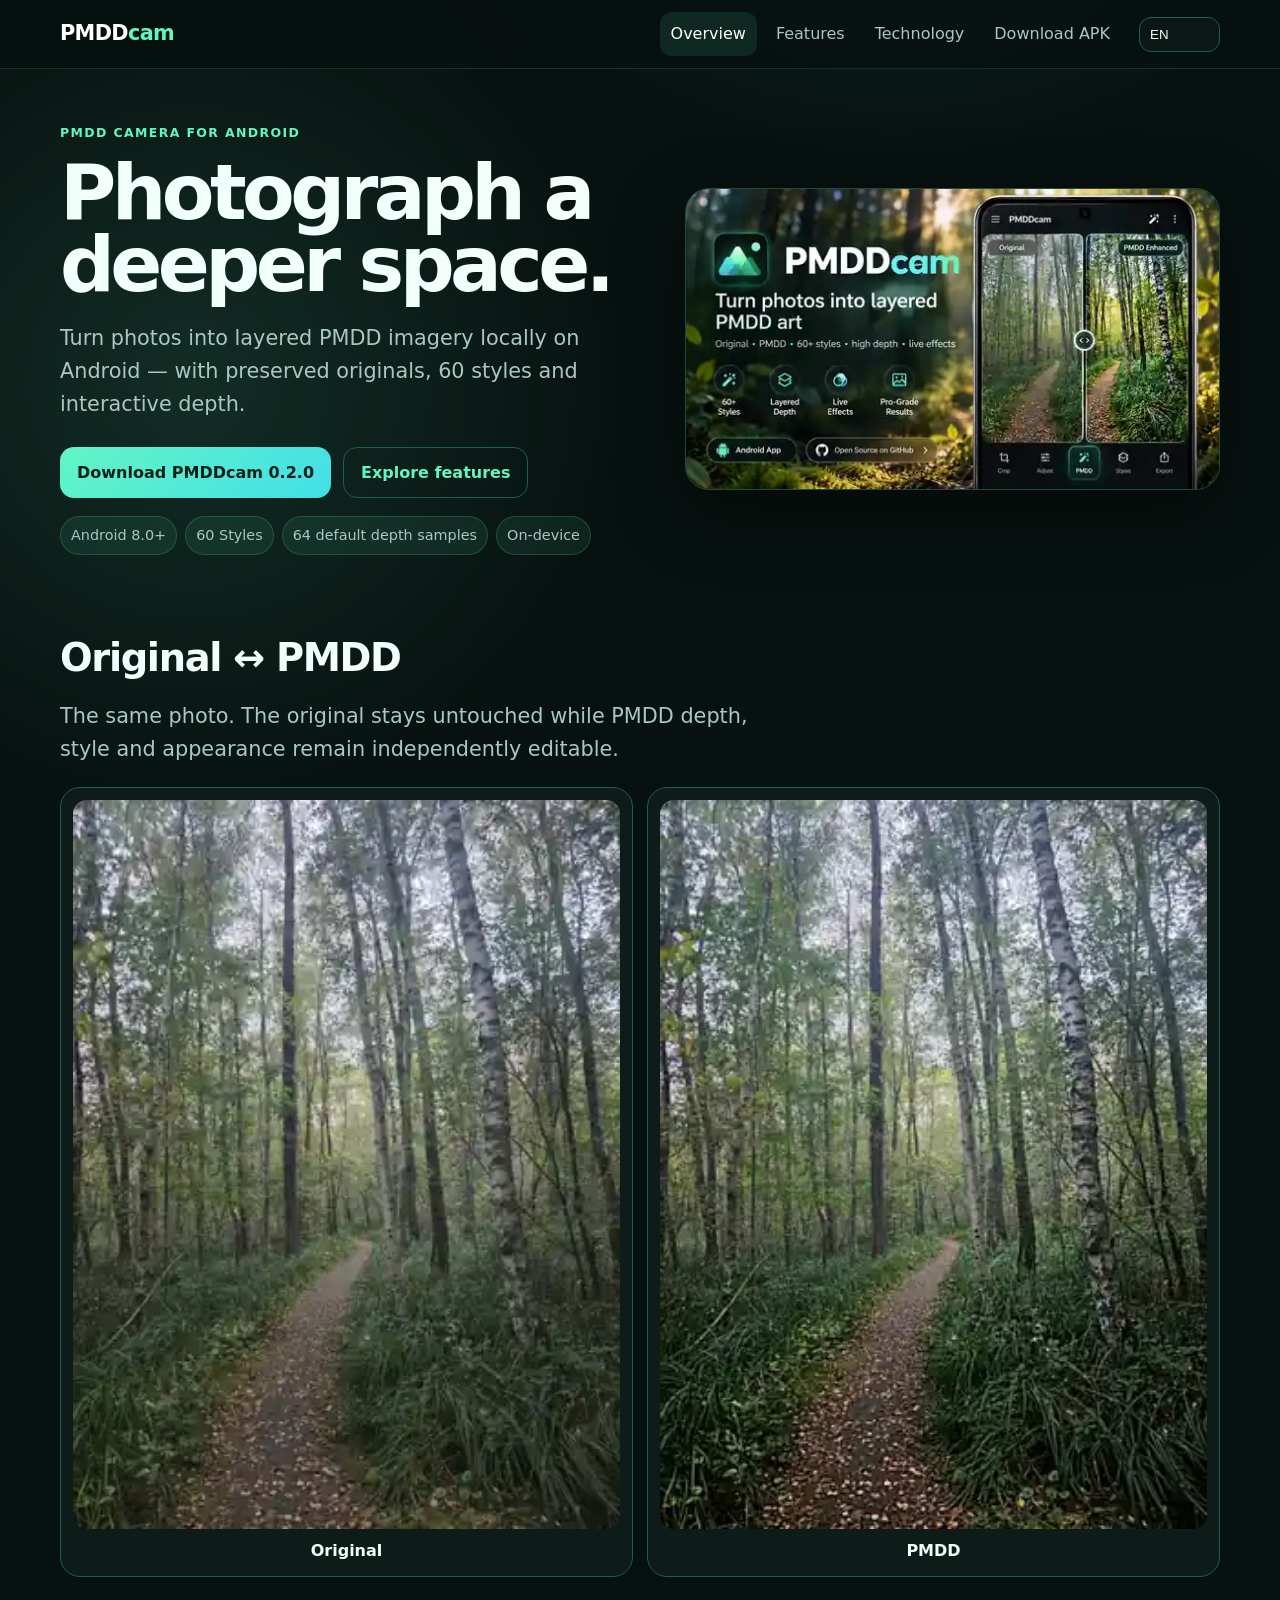
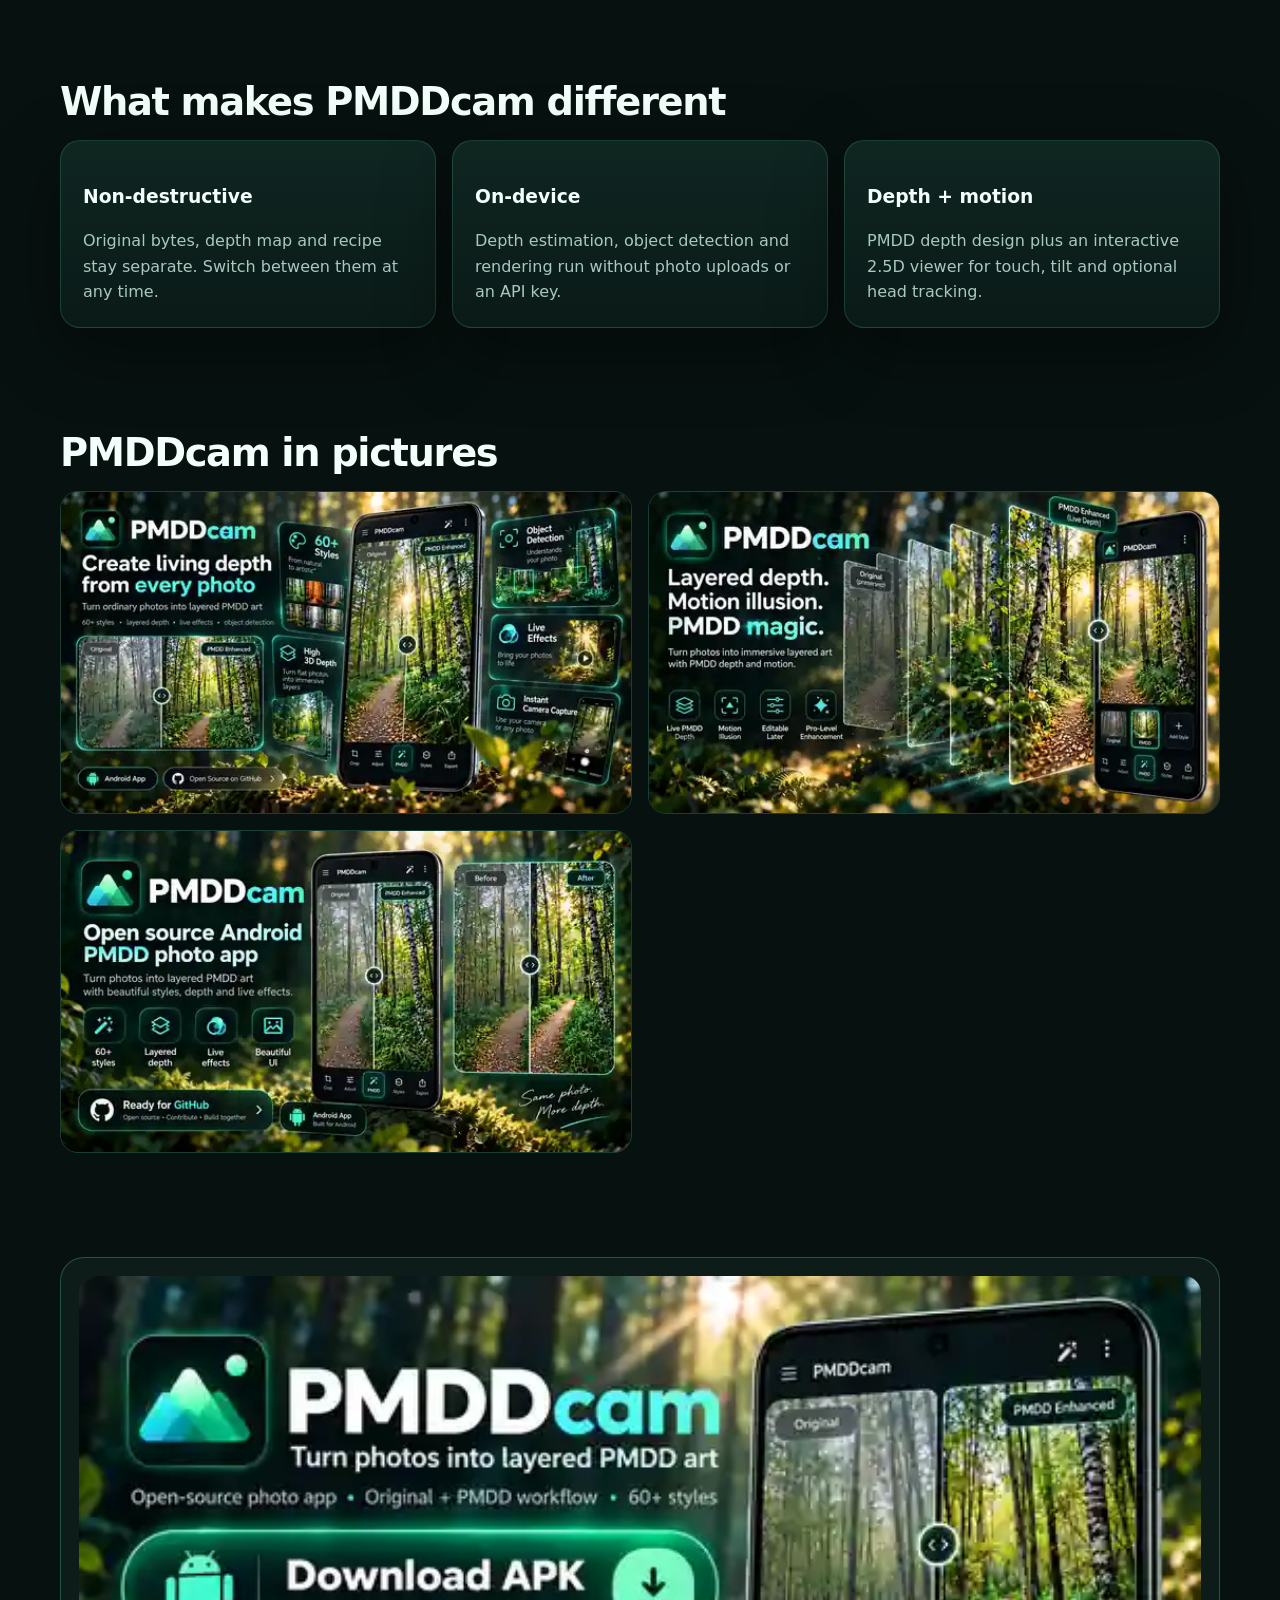
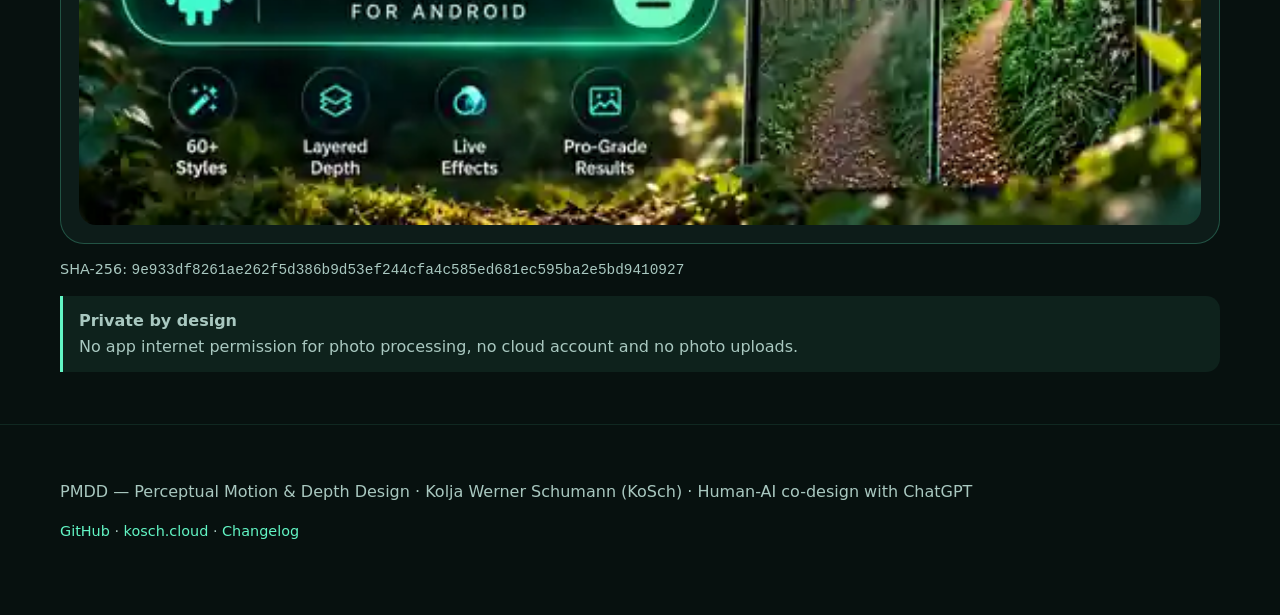
==== docs/index.html @ b2ca2064 "Redesign PMDDcam frontpage with promo assets and multilingual web docs" ====
<!doctype html>
<html lang="en">
<head>
<meta charset="utf-8">
<meta name="viewport" content="width=device-width,initial-scale=1">
<meta name="theme-color" content="#07110f">
<meta name="description" content="PMDDcam — Perceptual Motion & Depth Design Camera for Android">
<link rel="stylesheet" href="./site.css">
<script defer src="./site.js"></script>
<title>PMDDcam</title>
</head>
<body data-page="home">
<header><div class="shell nav">
<a class="brand" href="./index.html" data-lang-link>PMDD<span>cam</span></a>
<nav>
<a href="./index.html" data-lang-link aria-current="page" data-i18n="home">Overview</a>
<a href="./features.html" data-lang-link  data-i18n="features">Features</a>
<a href="./technology.html" data-lang-link  data-i18n="technology">Technology</a>
<a href="https://github.com/chekento/PMDDcam/releases/download/v0.2.0/PMDDcam-0.2.0.apk" data-i18n="download">Download APK</a>
</nav>
<select class="lang" id="language" aria-label="Language">
<option value="de">DE</option><option value="en">EN</option><option value="fr">FR</option><option value="es">ES</option><option value="zh">中文</option><option value="ja">日本語</option>
</select>
</div></header>
<main>
<section class="hero"><div class="shell hero-grid">
<div>
<div class="eyebrow" data-i18n="brandTag">PMDD camera for Android</div>
<h1 data-i18n="heroTitle">Photograph a deeper space.</h1>
<p class="lead" data-i18n="heroSub">Turn photos into layered PMDD imagery locally on Android — with preserved originals, 60 styles and interactive depth.</p>
<div class="actions">
<a class="btn primary" href="https://github.com/chekento/PMDDcam/releases/download/v0.2.0/PMDDcam-0.2.0.apk" data-i18n="downloadNow">Download PMDDcam 0.2.0</a>
<a class="btn" href="./features.html" data-lang-link data-i18n="explore">Explore features</a>
</div>
<ul class="pills"><li>Android 8.0+</li><li>60 Styles</li><li>64 default depth samples</li><li>On-device</li></ul>
</div>
<a href="./assets/pmddcam-hero-01.webp"><img src="./assets/pmddcam-hero-01.webp" alt="PMDDcam hero"></a>
</div></section>

<section><div class="shell">
<h2 data-i18n="compareTitle">Original ↔ PMDD</h2>
<p class="lead" data-i18n="compareText">The same photo. The original stays untouched while PMDD depth, style and appearance remain independently editable.</p>
<div class="compare">
<figure><a href="./assets/pmddcam-before.webp"><img src="./assets/pmddcam-before.webp" alt="Original photo"></a><figcaption data-i18n="original">Original</figcaption></figure>
<figure><a href="./assets/pmddcam-after.webp"><img src="./assets/pmddcam-after.webp" alt="PMDD photo"></a><figcaption data-i18n="enhanced">PMDD</figcaption></figure>
</div>
</div></section>

<section><div class="shell">
<h2 data-i18n="coreTitle">What makes PMDDcam different</h2>
<div class="card-grid">
<article class="card"><h3 data-i18n="c1t">Non-destructive</h3><p data-i18n="c1d">Original bytes, depth map and recipe stay separate.</p></article>
<article class="card"><h3 data-i18n="c2t">On-device</h3><p data-i18n="c2d">Depth estimation, object detection and rendering run without uploads.</p></article>
<article class="card"><h3 data-i18n="c3t">Depth + motion</h3><p data-i18n="c3d">PMDD depth design plus an interactive 2.5D viewer.</p></article>
</div>
</div></section>

<section><div class="shell">
<h2 data-i18n="galleryTitle">PMDDcam in pictures</h2>
<div class="gallery">
<a href="./assets/pmddcam-hero-02.webp"><img src="./assets/pmddcam-hero-02.webp" alt="PMDDcam feature showcase"></a>
<a href="./assets/pmddcam-hero-03.webp"><img src="./assets/pmddcam-hero-03.webp" alt="PMDDcam layered depth showcase"></a>
<a href="./assets/pmddcam-hero-04.webp"><img src="./assets/pmddcam-hero-04.webp" alt="PMDDcam repository showcase"></a>
</div>
</div></section>

<section><div class="shell">
<div class="download-card"><a href="https://github.com/chekento/PMDDcam/releases/download/v0.2.0/PMDDcam-0.2.0.apk"><img src="./assets/pmddcam-apk-download.webp" alt="Download APK for Android"></a></div>
<p class="small">SHA-256: <code>9e933df8261ae262f5d386b9d53ef244cfa4c585ed681ec595ba2e5bd9410927</code></p>
<div class="note"><strong data-i18n="privacyTitle">Private by design</strong><br><span data-i18n="privacyText">No app internet permission for photo processing, no cloud account and no photo uploads.</span></div>
</div></section>
</main><footer><div class="shell">
<p data-i18n="foot">PMDD — Perceptual Motion & Depth Design · Kolja Werner Schumann (KoSch) · Human-AI co-design with ChatGPT</p>
<p class="small"><a href="https://github.com/chekento/PMDDcam">GitHub</a> · <a href="https://kosch.cloud">kosch.cloud</a> · <a href="https://github.com/chekento/PMDDcam/blob/main/CHANGELOG.md">Changelog</a></p>
</div></footer></body></html>
---- docs/site.css ----
:root{
  color-scheme:dark;
  --bg:#07110f;
  --panel:#0d1c19;
  --panel2:#102823;
  --line:#1d5e50;
  --text:#f2fffb;
  --muted:#a9c8c0;
  --mint:#62f5c4;
  --cyan:#42dfe8;
  --shadow:0 22px 70px rgba(0,0,0,.36);
}
*{box-sizing:border-box}
html{scroll-behavior:smooth}
body{
  margin:0;
  font:16px/1.6 Inter,ui-sans-serif,system-ui,-apple-system,BlinkMacSystemFont,"Segoe UI",sans-serif;
  background:
    radial-gradient(circle at 70% -10%,rgba(66,223,232,.16),transparent 35rem),
    radial-gradient(circle at 15% 10%,rgba(98,245,196,.12),transparent 28rem),
    var(--bg);
  color:var(--text);
}
a{color:var(--mint);text-decoration:none}
a:hover{text-decoration:underline}
.shell{width:min(1160px,calc(100% - 32px));margin:auto}
header{
  position:sticky;top:0;z-index:10;
  backdrop-filter:blur(18px);
  background:rgba(7,17,15,.82);
  border-bottom:1px solid rgba(98,245,196,.15)
}
.nav{display:flex;gap:18px;align-items:center;min-height:68px}
.brand{font-weight:900;font-size:1.3rem;color:white;margin-right:auto;letter-spacing:-.03em}
.brand span{color:var(--mint)}
nav{display:flex;gap:8px;flex-wrap:wrap}
nav a{padding:9px 11px;border-radius:12px;color:var(--muted)}
nav a:hover,nav a[aria-current="page"]{background:rgba(98,245,196,.1);color:white;text-decoration:none}
.lang{
  appearance:none;border:1px solid var(--line);background:#0b1715;color:var(--text);
  padding:9px 30px 9px 10px;border-radius:12px
}
.hero{padding:54px 0 30px}
.hero-grid{display:grid;grid-template-columns:1.05fr .95fr;gap:34px;align-items:center}
.eyebrow{color:var(--mint);font-weight:800;letter-spacing:.11em;text-transform:uppercase;font-size:.78rem}
h1{font-size:clamp(2.5rem,6vw,5.6rem);line-height:.94;letter-spacing:-.06em;margin:.18em 0}
h2{font-size:clamp(1.7rem,3vw,2.7rem);line-height:1.08;letter-spacing:-.035em;margin:0 0 18px}
h3{margin-bottom:8px}
.lead{font-size:clamp(1.05rem,2vw,1.3rem);color:var(--muted);max-width:55ch}
.hero img,.wide-img{width:100%;display:block;border-radius:24px;border:1px solid rgba(98,245,196,.25);box-shadow:var(--shadow)}
.actions{display:flex;gap:12px;flex-wrap:wrap;margin-top:25px}
.btn{display:inline-flex;align-items:center;gap:8px;padding:12px 17px;border-radius:14px;font-weight:800;border:1px solid var(--line)}
.btn.primary{background:linear-gradient(135deg,var(--mint),var(--cyan));color:#04201a;border:0}
.btn:hover{text-decoration:none;transform:translateY(-1px)}
section{padding:52px 0}
.card-grid{display:grid;grid-template-columns:repeat(3,1fr);gap:16px}
.card{
  background:linear-gradient(180deg,rgba(16,40,35,.92),rgba(11,27,24,.92));
  border:1px solid rgba(98,245,196,.16);border-radius:20px;padding:22px;box-shadow:var(--shadow)
}
.card p{color:var(--muted);margin-bottom:0}
.compare{display:grid;grid-template-columns:1fr 1fr;gap:14px}
.compare figure{margin:0;padding:12px;background:var(--panel);border:1px solid var(--line);border-radius:20px}
.compare img{width:100%;border-radius:14px;display:block}
figcaption{text-align:center;font-weight:800;padding:9px 4px 0}
.gallery{display:grid;grid-template-columns:1fr 1fr;gap:16px}
.gallery img{width:100%;border-radius:18px;border:1px solid rgba(98,245,196,.2);display:block}
.download-card{padding:18px;border-radius:24px;border:1px solid rgba(98,245,196,.25);background:var(--panel)}
.download-card img{width:100%;display:block;border-radius:17px}
.pills{display:flex;gap:8px;flex-wrap:wrap;margin:18px 0 0;padding:0;list-style:none}
.pills li{padding:7px 10px;border-radius:999px;background:rgba(98,245,196,.08);border:1px solid rgba(98,245,196,.17);color:var(--muted);font-size:.9rem}
table.spec{width:100%;border-collapse:separate;border-spacing:0;overflow:hidden;border:1px solid rgba(98,245,196,.18);border-radius:18px}
.spec th,.spec td{padding:13px 15px;text-align:left;border-bottom:1px solid rgba(98,245,196,.1);vertical-align:top}
.spec th{width:28%;color:var(--mint)}
.spec tr:last-child th,.spec tr:last-child td{border-bottom:0}
.note{border-left:3px solid var(--mint);padding:12px 16px;background:rgba(98,245,196,.07);border-radius:0 14px 14px 0;color:var(--muted)}
footer{padding:38px 0 58px;color:var(--muted);border-top:1px solid rgba(98,245,196,.1)}
.small{font-size:.9rem;color:var(--muted)}
@media(max-width:840px){
  .hero-grid,.card-grid{grid-template-columns:1fr}
  .gallery{grid-template-columns:1fr}
  .nav{align-items:flex-start;padding:12px 0;flex-wrap:wrap}
  nav{order:3;width:100%}
  .hero{padding-top:32px}
}
@media(max-width:560px){
  .compare{grid-template-columns:1fr}
  .shell{width:min(100% - 20px,1160px)}
  .lang{max-width:125px}
}
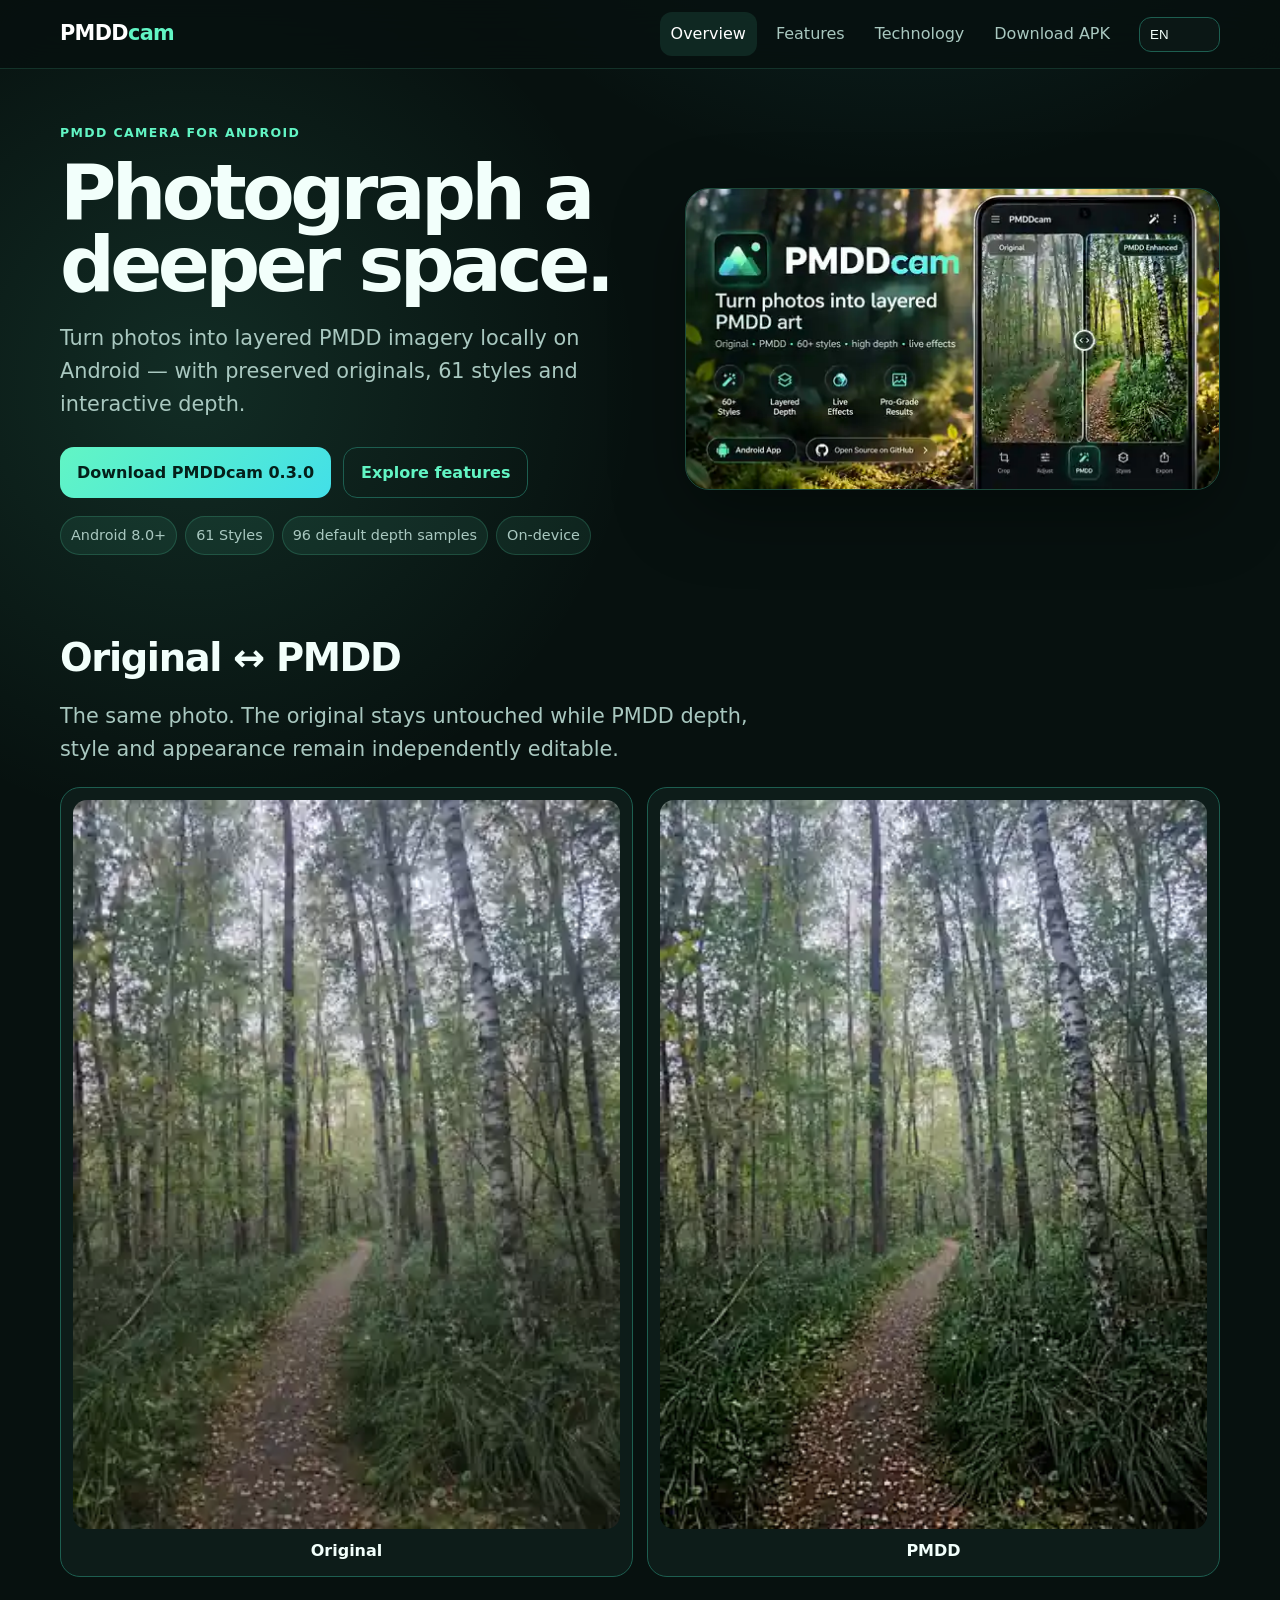
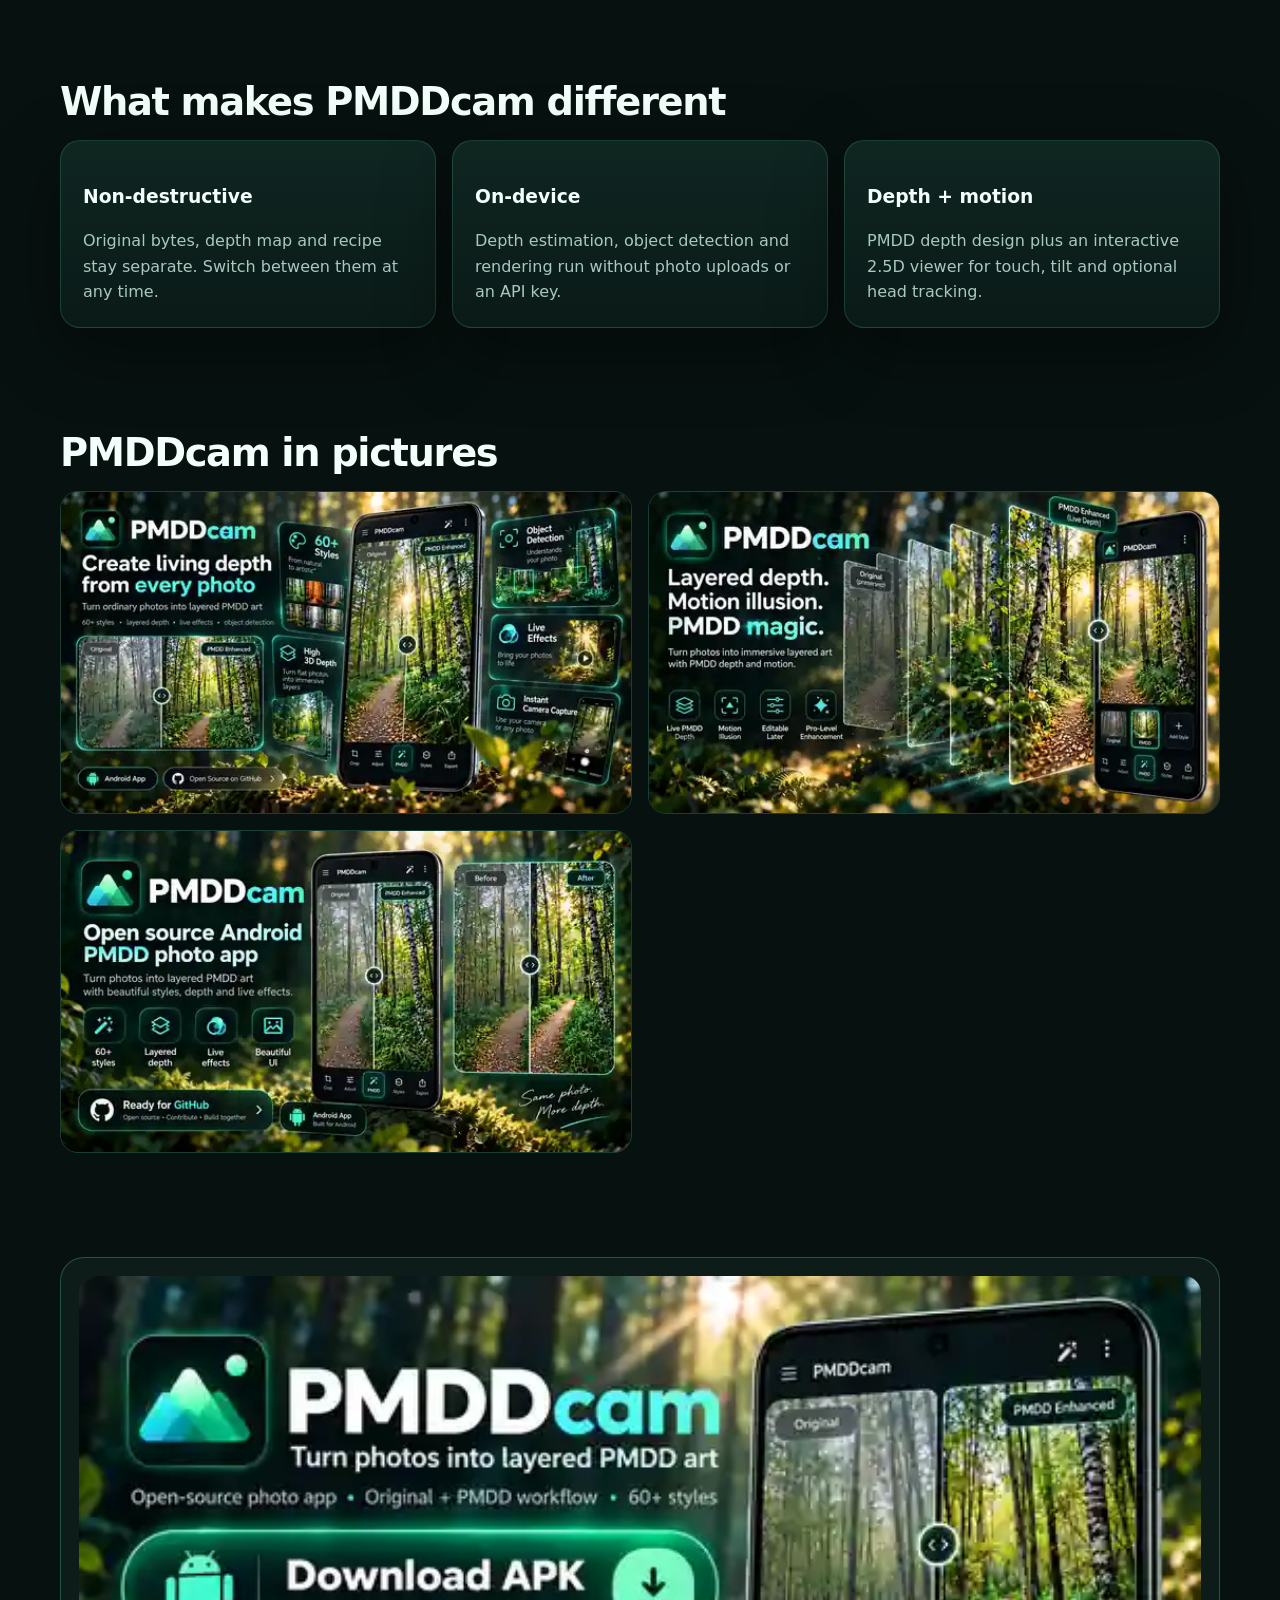
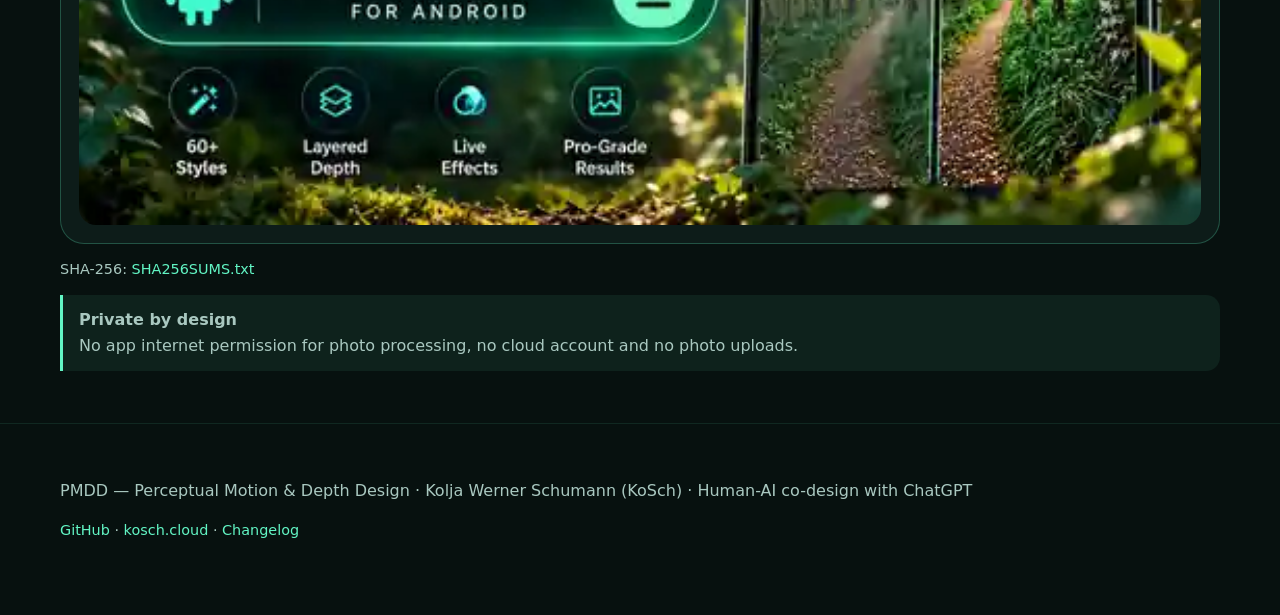
==== commit 20108bc6: "Add PMDD Vivid default and policy-aware optional shutter sound" ====
--- a/docs/index.html
+++ b/docs/index.html
@@ -16,7 +16,7 @@
 <a href="./index.html" data-lang-link aria-current="page" data-i18n="home">Overview</a>
 <a href="./features.html" data-lang-link  data-i18n="features">Features</a>
 <a href="./technology.html" data-lang-link  data-i18n="technology">Technology</a>
-<a href="https://github.com/chekento/PMDDcam/releases/download/v0.2.0/PMDDcam-0.2.0.apk" data-i18n="download">Download APK</a>
+<a href="https://github.com/chekento/PMDDcam/releases/download/v0.3.0/PMDDcam-0.3.0.apk" data-i18n="download">Download APK</a>
 </nav>
 <select class="lang" id="language" aria-label="Language">
 <option value="de">DE</option><option value="en">EN</option><option value="fr">FR</option><option value="es">ES</option><option value="zh">中文</option><option value="ja">日本語</option>
@@ -27,12 +27,12 @@
 <div>
 <div class="eyebrow" data-i18n="brandTag">PMDD camera for Android</div>
 <h1 data-i18n="heroTitle">Photograph a deeper space.</h1>
-<p class="lead" data-i18n="heroSub">Turn photos into layered PMDD imagery locally on Android — with preserved originals, 60 styles and interactive depth.</p>
+<p class="lead" data-i18n="heroSub">Turn photos into layered PMDD imagery locally on Android — with preserved originals, 61 styles and interactive depth.</p>
 <div class="actions">
-<a class="btn primary" href="https://github.com/chekento/PMDDcam/releases/download/v0.2.0/PMDDcam-0.2.0.apk" data-i18n="downloadNow">Download PMDDcam 0.2.0</a>
+<a class="btn primary" href="https://github.com/chekento/PMDDcam/releases/download/v0.3.0/PMDDcam-0.3.0.apk" data-i18n="downloadNow">Download PMDDcam 0.3.0</a>
 <a class="btn" href="./features.html" data-lang-link data-i18n="explore">Explore features</a>
 </div>
-<ul class="pills"><li>Android 8.0+</li><li>60 Styles</li><li>64 default depth samples</li><li>On-device</li></ul>
+<ul class="pills"><li>Android 8.0+</li><li>61 Styles</li><li>96 default depth samples</li><li>On-device</li></ul>
 </div>
 <a href="./assets/pmddcam-hero-01.webp"><img src="./assets/pmddcam-hero-01.webp" alt="PMDDcam hero"></a>
 </div></section>
@@ -65,8 +65,8 @@
 </div></section>
 
 <section><div class="shell">
-<div class="download-card"><a href="https://github.com/chekento/PMDDcam/releases/download/v0.2.0/PMDDcam-0.2.0.apk"><img src="./assets/pmddcam-apk-download.webp" alt="Download APK for Android"></a></div>
-<p class="small">SHA-256: <code>9e933df8261ae262f5d386b9d53ef244cfa4c585ed681ec595ba2e5bd9410927</code></p>
+<div class="download-card"><a href="https://github.com/chekento/PMDDcam/releases/download/v0.3.0/PMDDcam-0.3.0.apk"><img src="./assets/pmddcam-apk-download.webp" alt="Download APK for Android"></a></div>
+<p class="small">SHA-256: <a href="https://github.com/chekento/PMDDcam/releases/download/v0.3.0/SHA256SUMS.txt">SHA256SUMS.txt</a></p>
 <div class="note"><strong data-i18n="privacyTitle">Private by design</strong><br><span data-i18n="privacyText">No app internet permission for photo processing, no cloud account and no photo uploads.</span></div>
 </div></section>
 </main><footer><div class="shell">
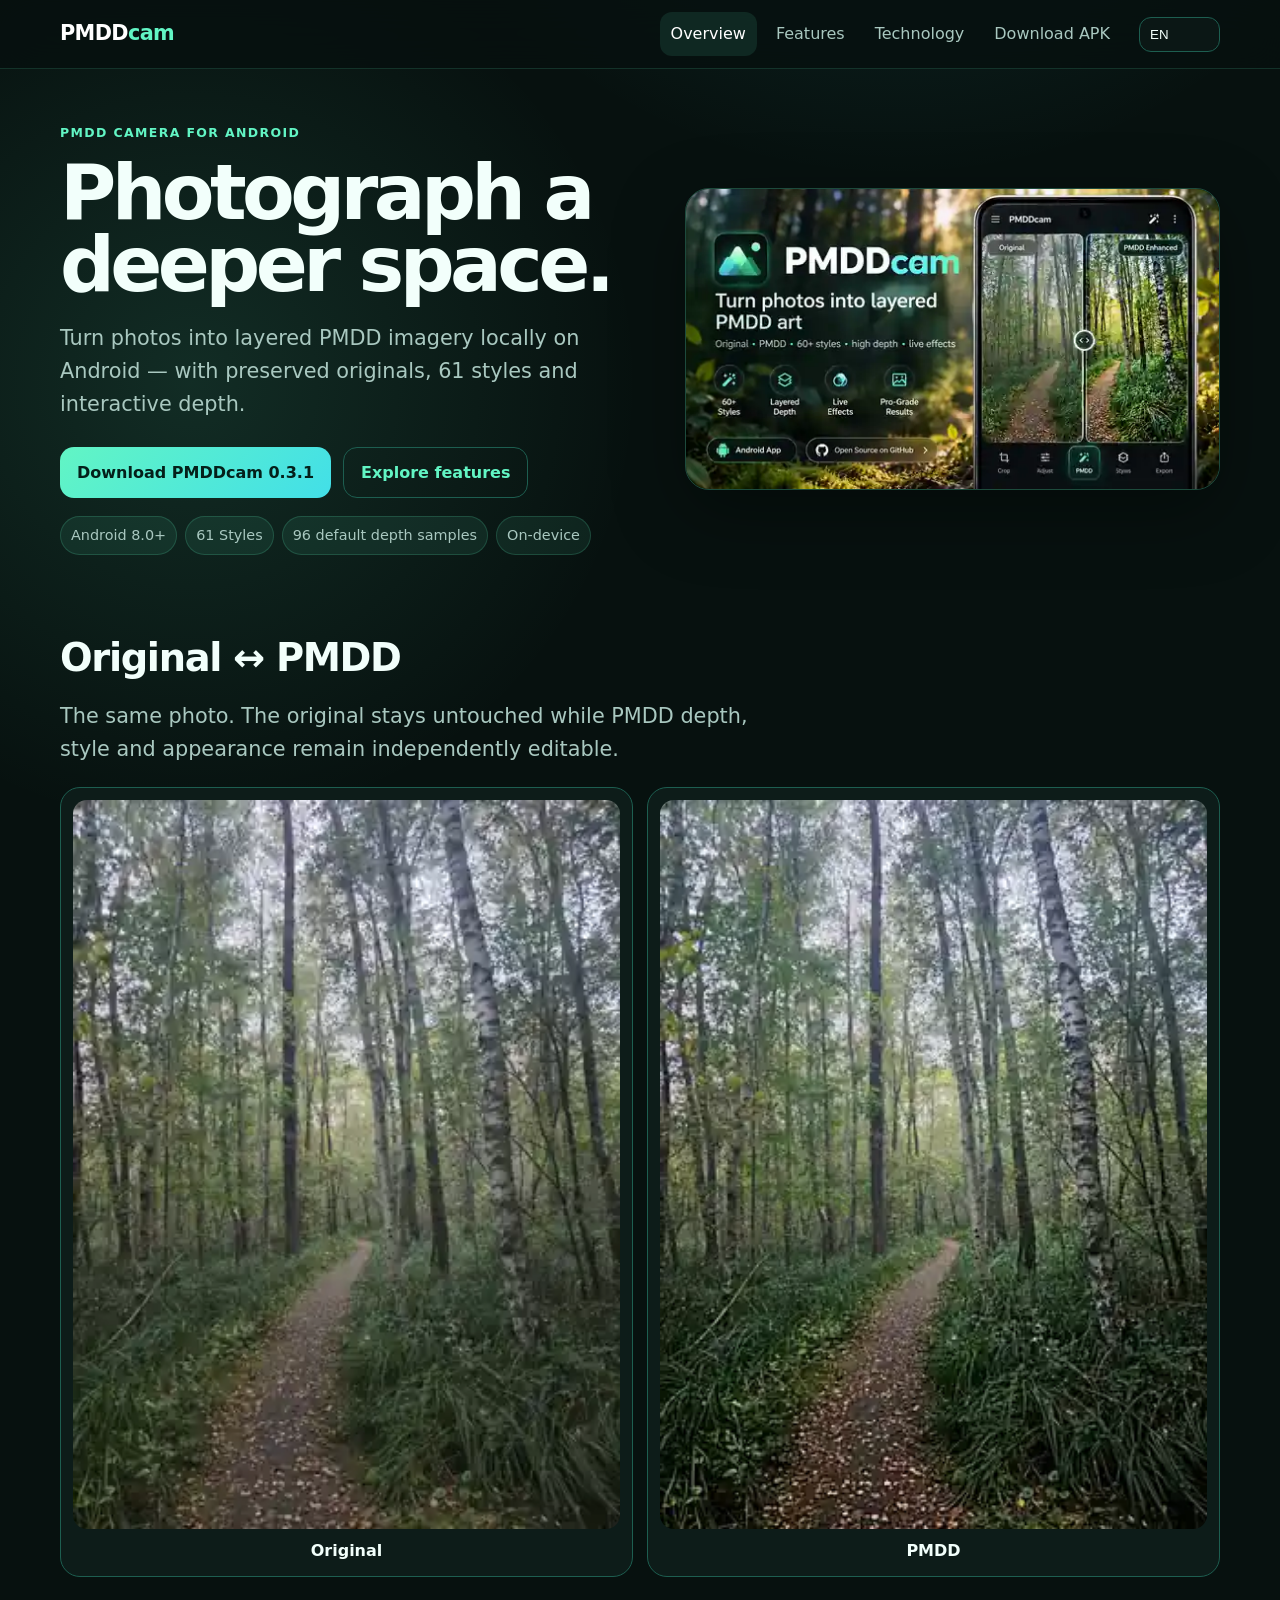
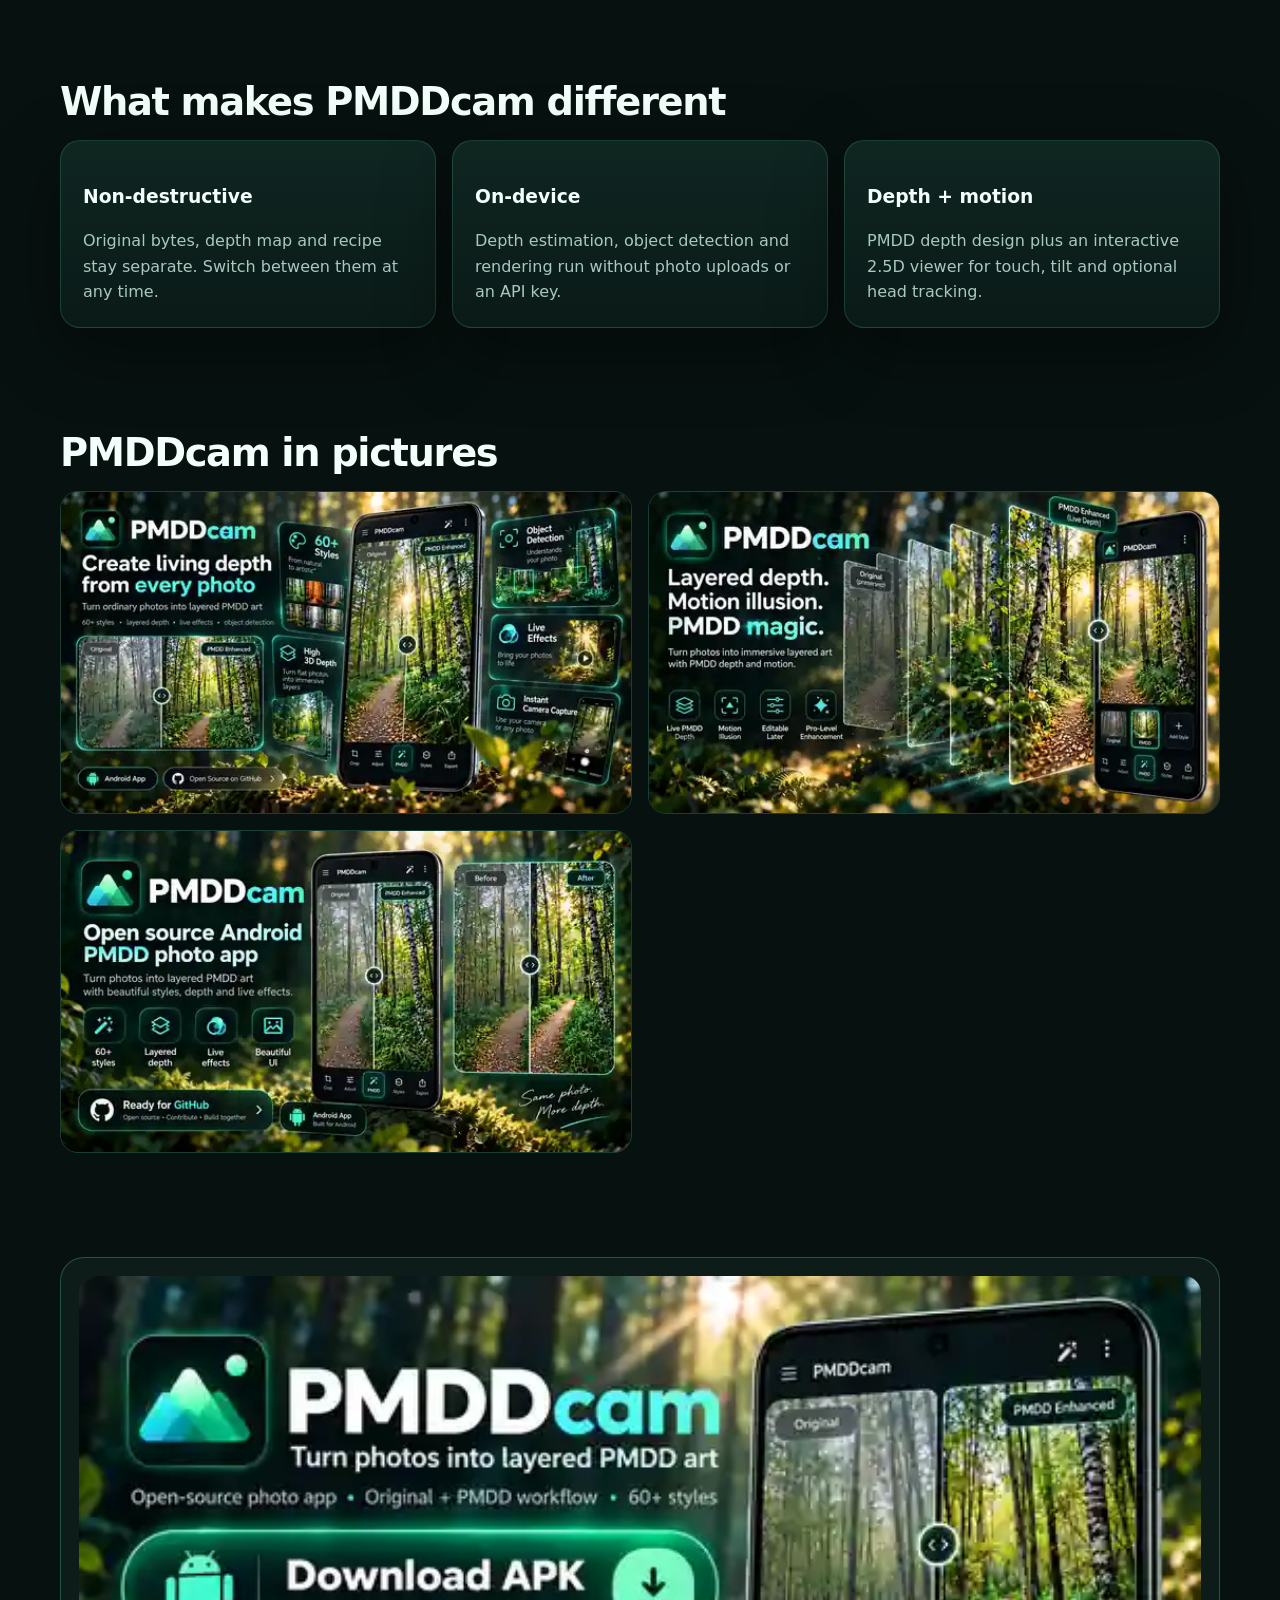
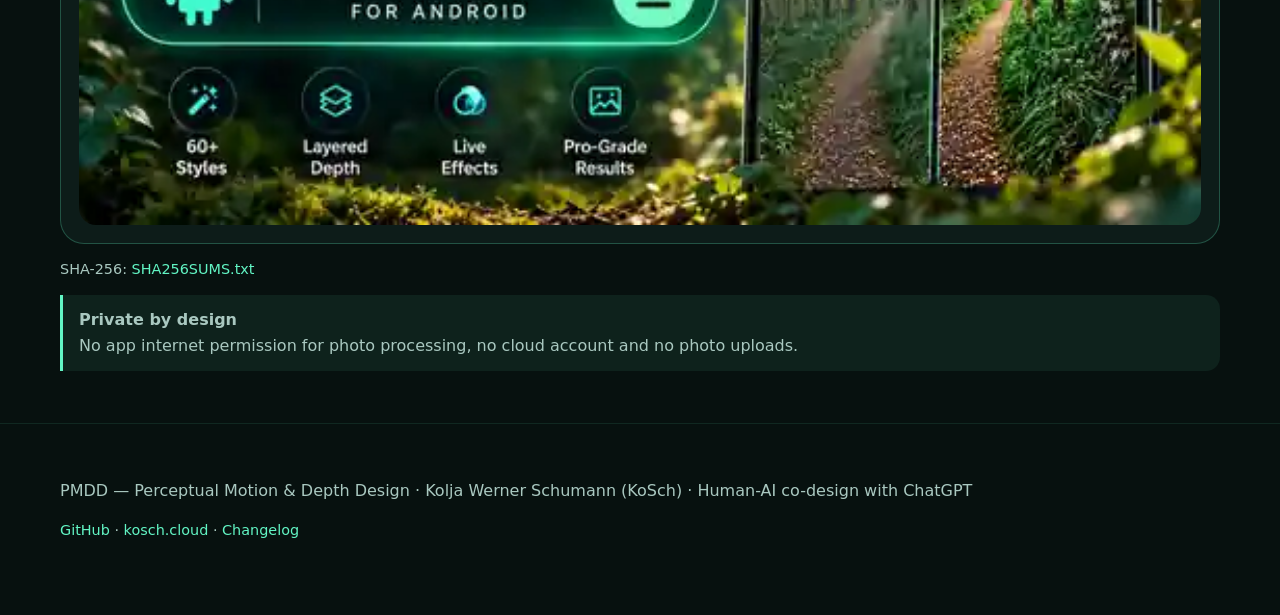
==== commit 46c70789: "Improve small-object detection with bounded detail crops and publish 0.3.1" ====
--- a/docs/index.html
+++ b/docs/index.html
@@ -16,7 +16,7 @@
 <a href="./index.html" data-lang-link aria-current="page" data-i18n="home">Overview</a>
 <a href="./features.html" data-lang-link  data-i18n="features">Features</a>
 <a href="./technology.html" data-lang-link  data-i18n="technology">Technology</a>
-<a href="https://github.com/chekento/PMDDcam/releases/download/v0.3.0/PMDDcam-0.3.0.apk" data-i18n="download">Download APK</a>
+<a href="https://github.com/chekento/PMDDcam/releases/download/v0.3.1/PMDDcam-0.3.1.apk" data-i18n="download">Download APK</a>
 </nav>
 <select class="lang" id="language" aria-label="Language">
 <option value="de">DE</option><option value="en">EN</option><option value="fr">FR</option><option value="es">ES</option><option value="zh">中文</option><option value="ja">日本語</option>
@@ -29,7 +29,7 @@
 <h1 data-i18n="heroTitle">Photograph a deeper space.</h1>
 <p class="lead" data-i18n="heroSub">Turn photos into layered PMDD imagery locally on Android — with preserved originals, 61 styles and interactive depth.</p>
 <div class="actions">
-<a class="btn primary" href="https://github.com/chekento/PMDDcam/releases/download/v0.3.0/PMDDcam-0.3.0.apk" data-i18n="downloadNow">Download PMDDcam 0.3.0</a>
+<a class="btn primary" href="https://github.com/chekento/PMDDcam/releases/download/v0.3.1/PMDDcam-0.3.1.apk" data-i18n="downloadNow">Download PMDDcam 0.3.1</a>
 <a class="btn" href="./features.html" data-lang-link data-i18n="explore">Explore features</a>
 </div>
 <ul class="pills"><li>Android 8.0+</li><li>61 Styles</li><li>96 default depth samples</li><li>On-device</li></ul>
@@ -65,8 +65,8 @@
 </div></section>
 
 <section><div class="shell">
-<div class="download-card"><a href="https://github.com/chekento/PMDDcam/releases/download/v0.3.0/PMDDcam-0.3.0.apk"><img src="./assets/pmddcam-apk-download.webp" alt="Download APK for Android"></a></div>
-<p class="small">SHA-256: <a href="https://github.com/chekento/PMDDcam/releases/download/v0.3.0/SHA256SUMS.txt">SHA256SUMS.txt</a></p>
+<div class="download-card"><a href="https://github.com/chekento/PMDDcam/releases/download/v0.3.1/PMDDcam-0.3.1.apk"><img src="./assets/pmddcam-apk-download.webp" alt="Download APK for Android"></a></div>
+<p class="small">SHA-256: <a href="https://github.com/chekento/PMDDcam/releases/download/v0.3.1/SHA256SUMS.txt">SHA256SUMS.txt</a></p>
 <div class="note"><strong data-i18n="privacyTitle">Private by design</strong><br><span data-i18n="privacyText">No app internet permission for photo processing, no cloud account and no photo uploads.</span></div>
 </div></section>
 </main><footer><div class="shell">
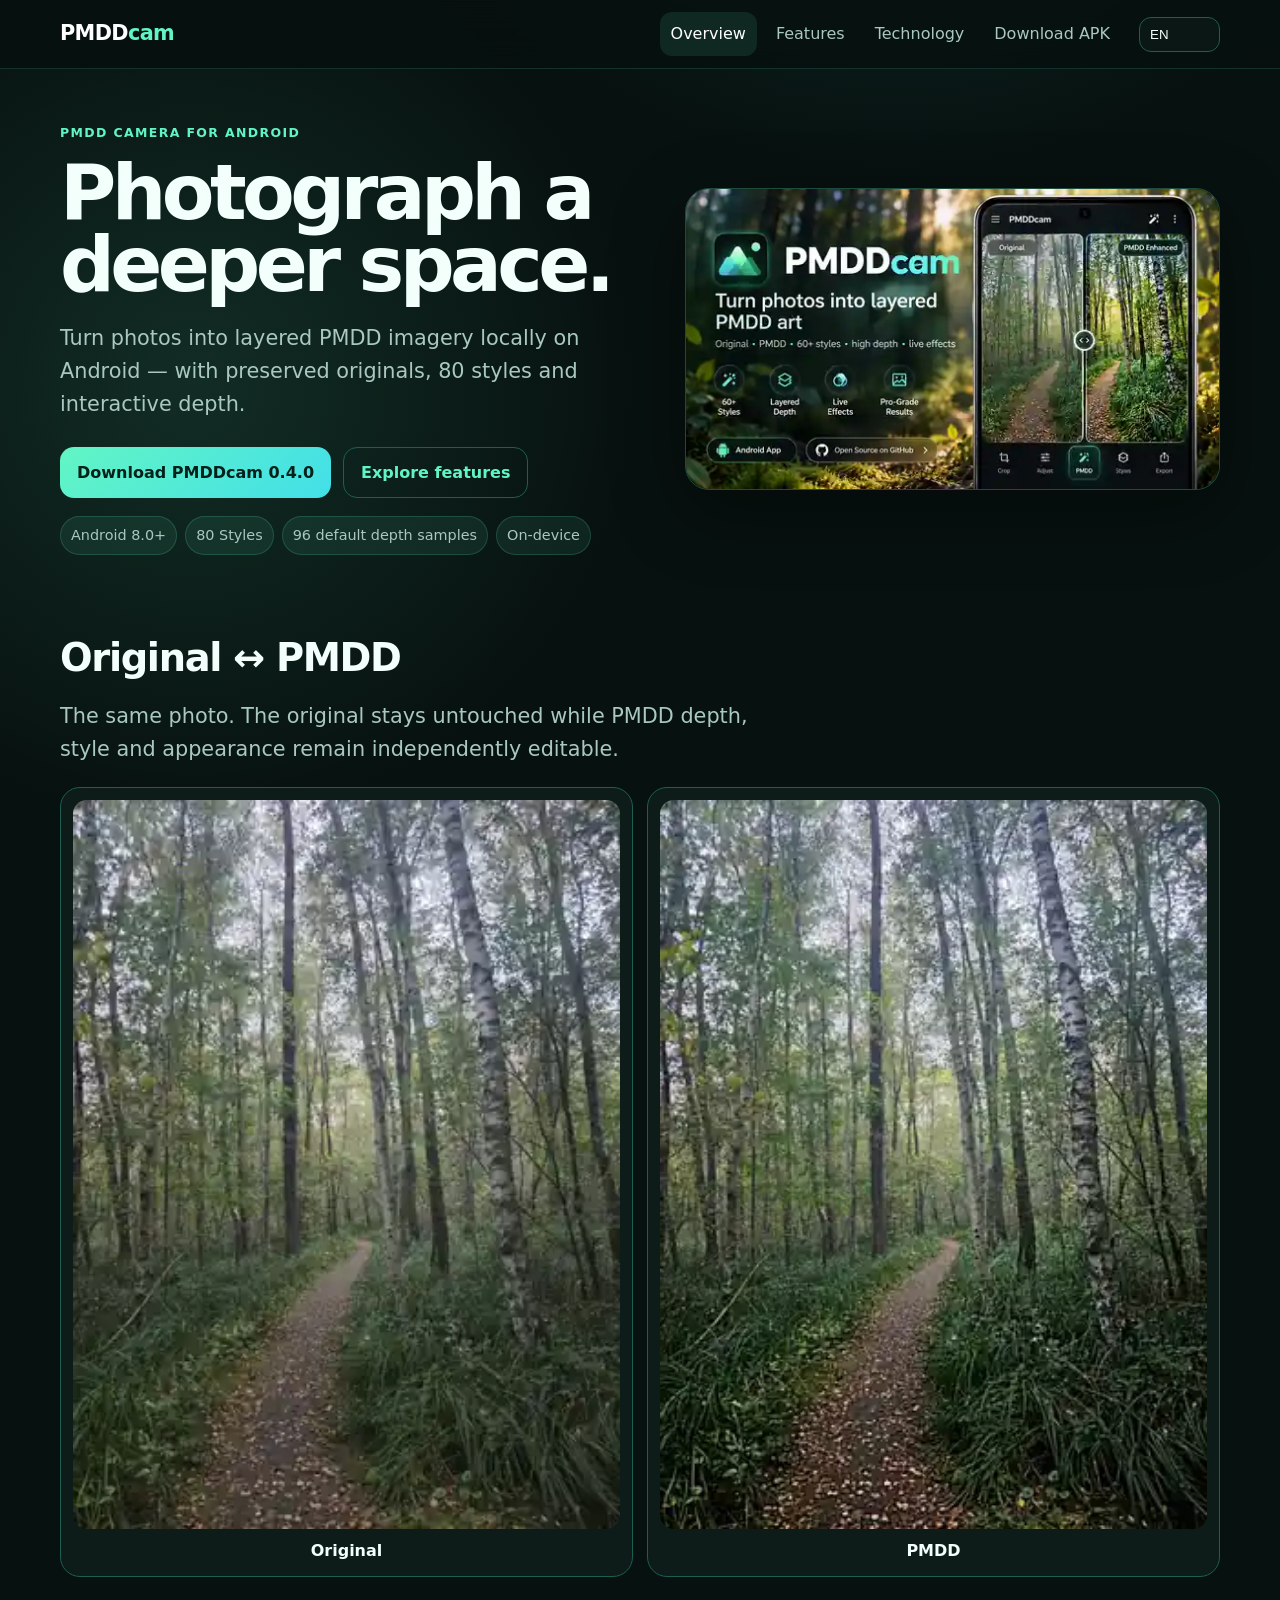
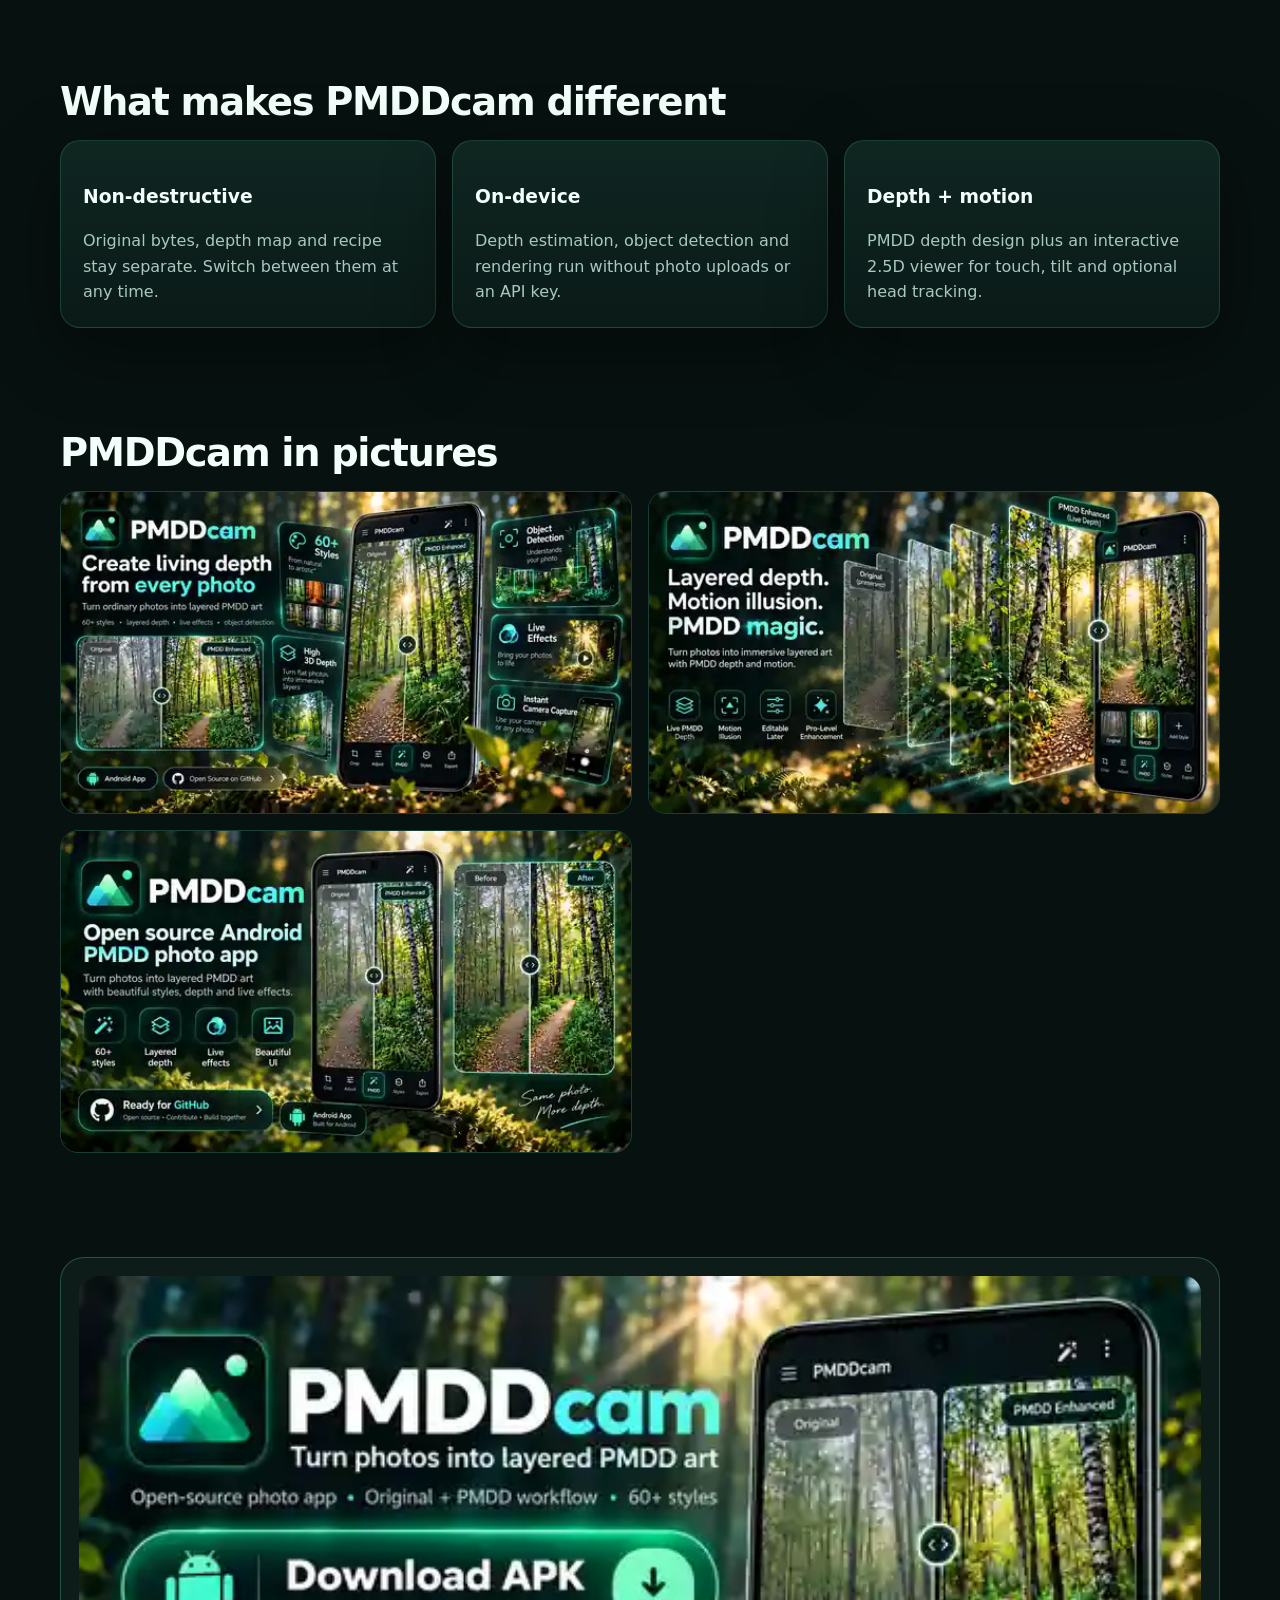
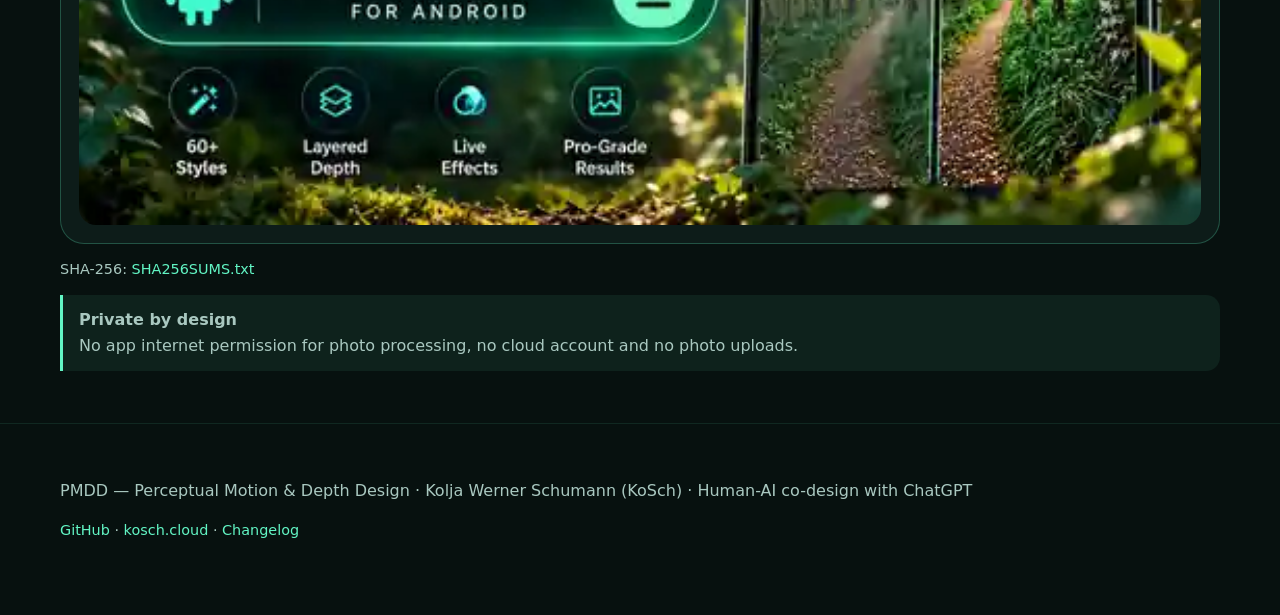
==== commit 263c7ece: "Add autonomous object animation and 80 distinct artistic looks for 0.4.0" ====
--- a/docs/index.html
+++ b/docs/index.html
@@ -16,7 +16,7 @@
 <a href="./index.html" data-lang-link aria-current="page" data-i18n="home">Overview</a>
 <a href="./features.html" data-lang-link  data-i18n="features">Features</a>
 <a href="./technology.html" data-lang-link  data-i18n="technology">Technology</a>
-<a href="https://github.com/chekento/PMDDcam/releases/download/v0.3.1/PMDDcam-0.3.1.apk" data-i18n="download">Download APK</a>
+<a href="https://github.com/chekento/PMDDcam/releases/download/v0.4.0/PMDDcam-0.4.0.apk" data-i18n="download">Download APK</a>
 </nav>
 <select class="lang" id="language" aria-label="Language">
 <option value="de">DE</option><option value="en">EN</option><option value="fr">FR</option><option value="es">ES</option><option value="zh">中文</option><option value="ja">日本語</option>
@@ -27,12 +27,12 @@
 <div>
 <div class="eyebrow" data-i18n="brandTag">PMDD camera for Android</div>
 <h1 data-i18n="heroTitle">Photograph a deeper space.</h1>
-<p class="lead" data-i18n="heroSub">Turn photos into layered PMDD imagery locally on Android — with preserved originals, 61 styles and interactive depth.</p>
+<p class="lead" data-i18n="heroSub">Turn photos into layered PMDD imagery locally on Android — with preserved originals, 80 styles and interactive depth.</p>
 <div class="actions">
-<a class="btn primary" href="https://github.com/chekento/PMDDcam/releases/download/v0.3.1/PMDDcam-0.3.1.apk" data-i18n="downloadNow">Download PMDDcam 0.3.1</a>
+<a class="btn primary" href="https://github.com/chekento/PMDDcam/releases/download/v0.4.0/PMDDcam-0.4.0.apk" data-i18n="downloadNow">Download PMDDcam 0.4.0</a>
 <a class="btn" href="./features.html" data-lang-link data-i18n="explore">Explore features</a>
 </div>
-<ul class="pills"><li>Android 8.0+</li><li>61 Styles</li><li>96 default depth samples</li><li>On-device</li></ul>
+<ul class="pills"><li>Android 8.0+</li><li>80 Styles</li><li>96 default depth samples</li><li>On-device</li></ul>
 </div>
 <a href="./assets/pmddcam-hero-01.webp"><img src="./assets/pmddcam-hero-01.webp" alt="PMDDcam hero"></a>
 </div></section>
@@ -65,8 +65,8 @@
 </div></section>
 
 <section><div class="shell">
-<div class="download-card"><a href="https://github.com/chekento/PMDDcam/releases/download/v0.3.1/PMDDcam-0.3.1.apk"><img src="./assets/pmddcam-apk-download.webp" alt="Download APK for Android"></a></div>
-<p class="small">SHA-256: <a href="https://github.com/chekento/PMDDcam/releases/download/v0.3.1/SHA256SUMS.txt">SHA256SUMS.txt</a></p>
+<div class="download-card"><a href="https://github.com/chekento/PMDDcam/releases/download/v0.4.0/PMDDcam-0.4.0.apk"><img src="./assets/pmddcam-apk-download.webp" alt="Download APK for Android"></a></div>
+<p class="small">SHA-256: <a href="https://github.com/chekento/PMDDcam/releases/download/v0.4.0/SHA256SUMS.txt">SHA256SUMS.txt</a></p>
 <div class="note"><strong data-i18n="privacyTitle">Private by design</strong><br><span data-i18n="privacyText">No app internet permission for photo processing, no cloud account and no photo uploads.</span></div>
 </div></section>
 </main><footer><div class="shell">
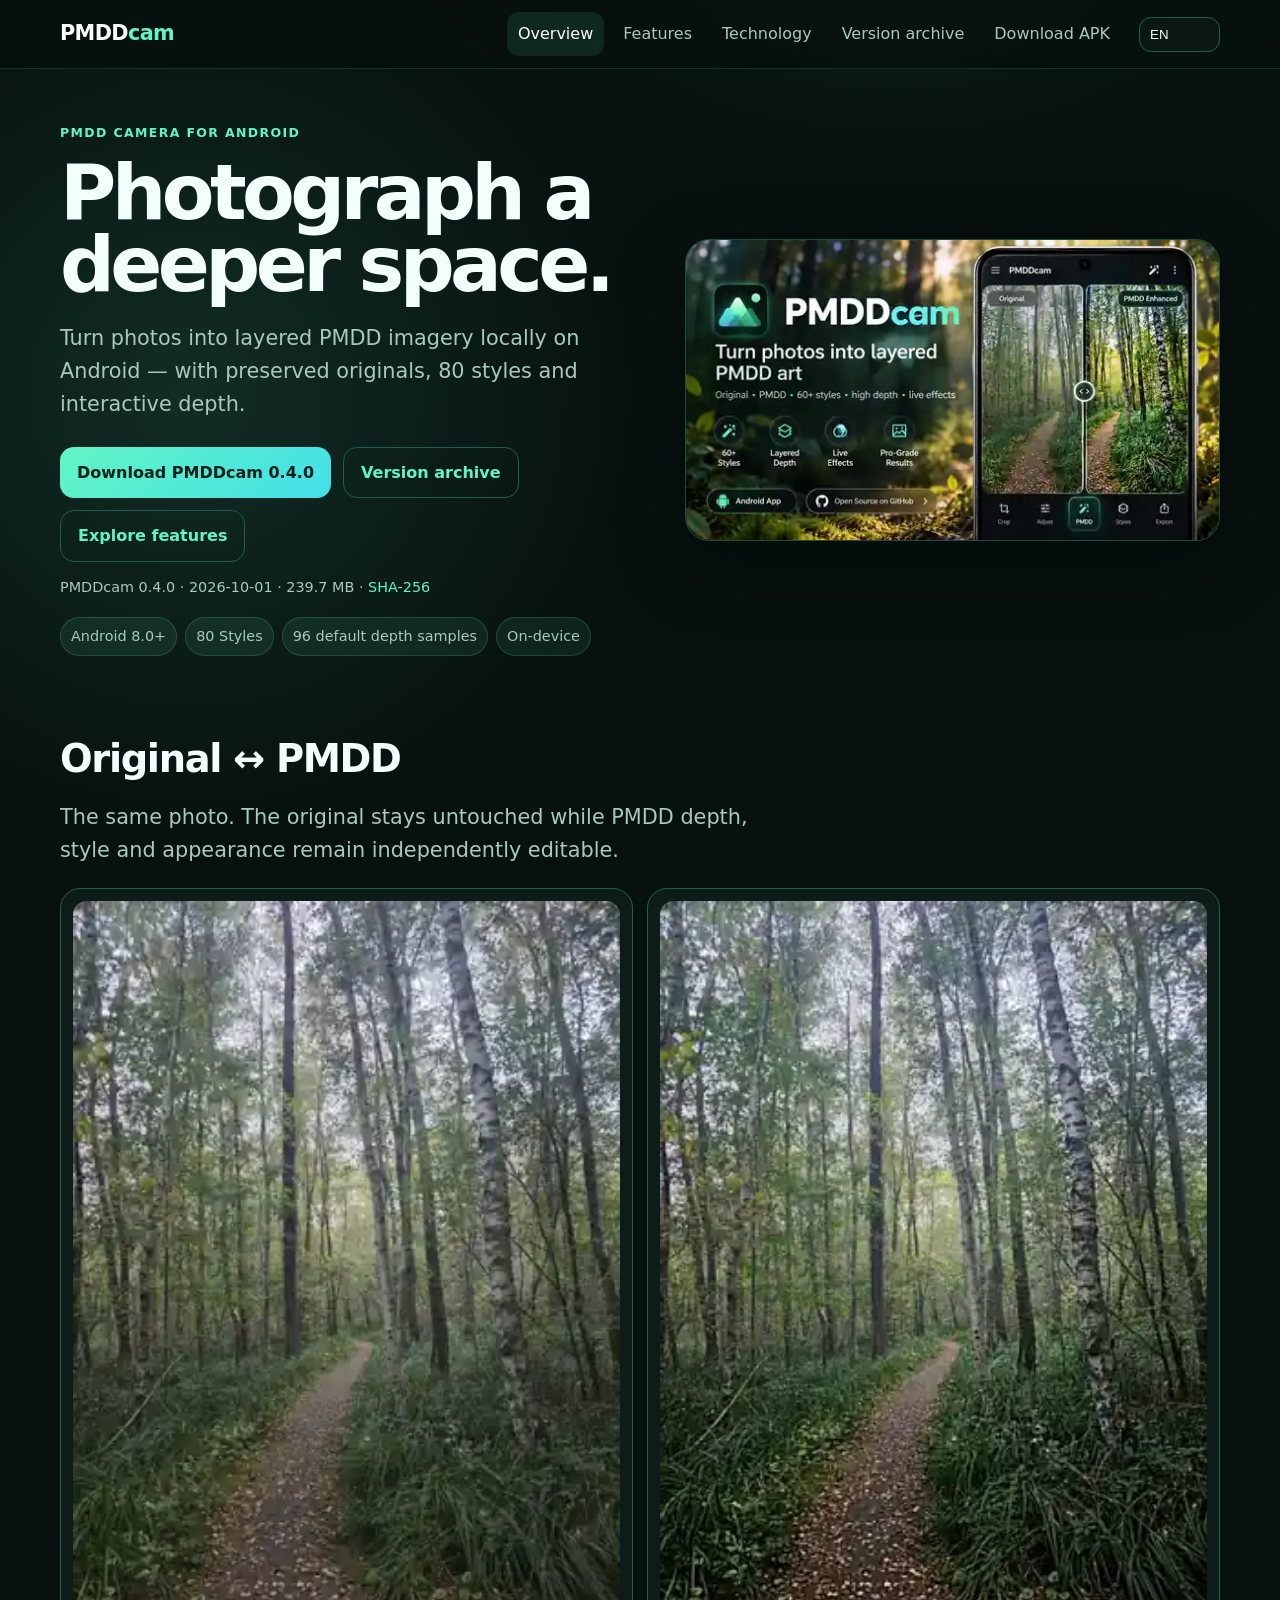
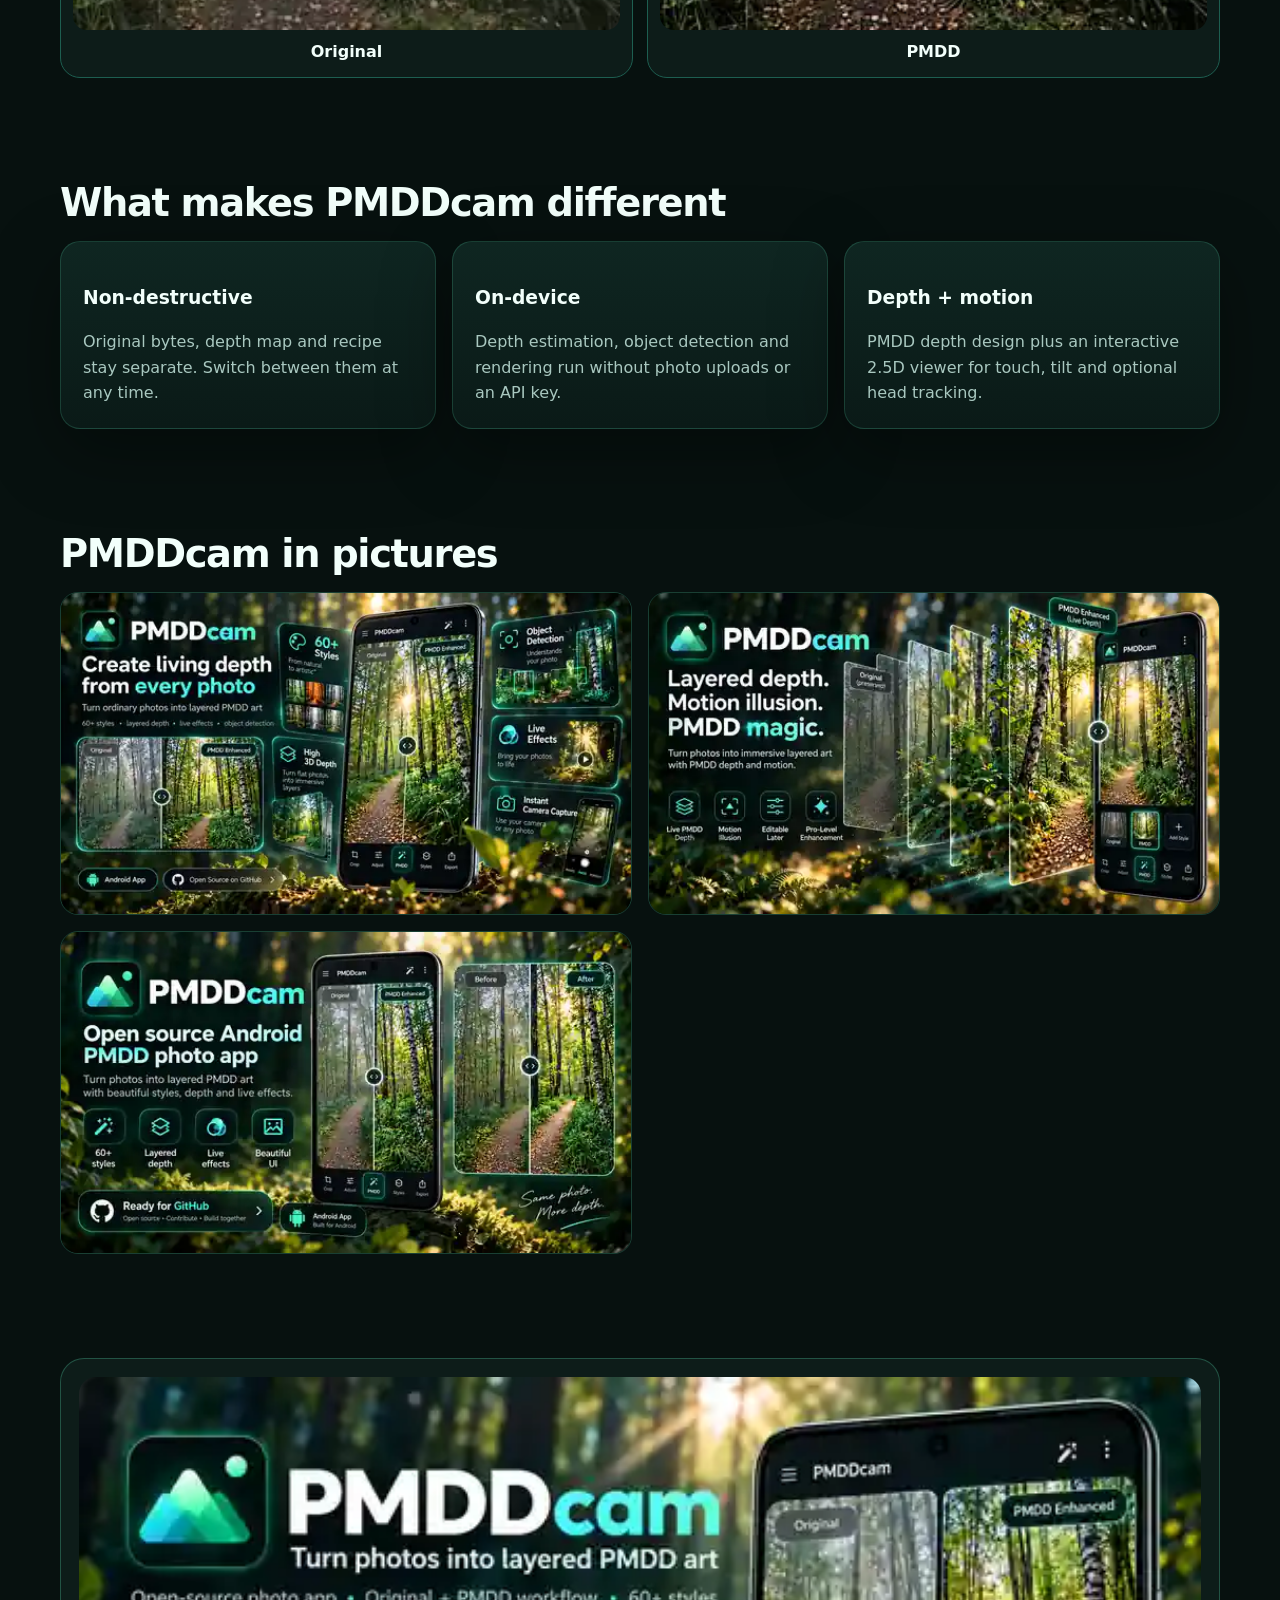
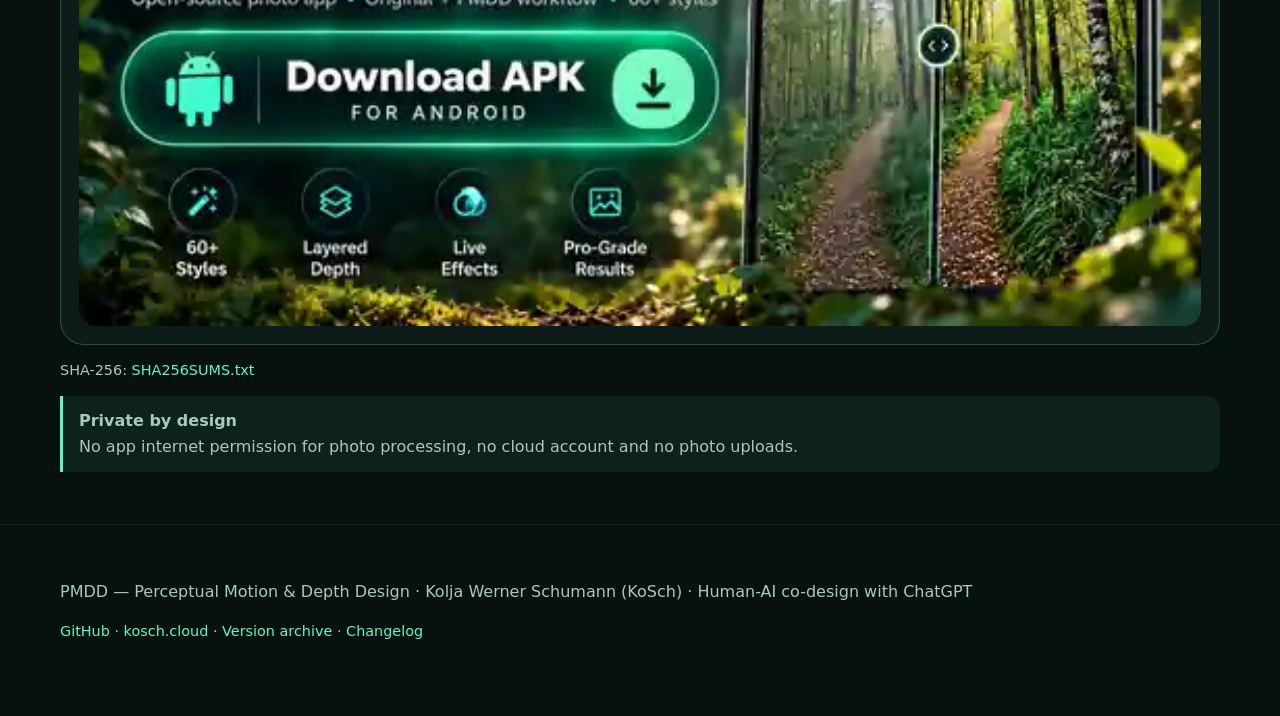
==== commit b2530994: "Promote the current APK and add multilingual version archives [skip ci] Documentation only: link the" ====
--- a/docs/index.html
+++ b/docs/index.html
@@ -16,6 +16,7 @@
 <a href="./index.html" data-lang-link aria-current="page" data-i18n="home">Overview</a>
 <a href="./features.html" data-lang-link  data-i18n="features">Features</a>
 <a href="./technology.html" data-lang-link  data-i18n="technology">Technology</a>
+<a href="./releases.html" data-lang-link data-i18n="archive">Version archive</a>
 <a href="https://github.com/chekento/PMDDcam/releases/download/v0.4.0/PMDDcam-0.4.0.apk" data-i18n="download">Download APK</a>
 </nav>
 <select class="lang" id="language" aria-label="Language">
@@ -30,8 +31,10 @@
 <p class="lead" data-i18n="heroSub">Turn photos into layered PMDD imagery locally on Android — with preserved originals, 80 styles and interactive depth.</p>
 <div class="actions">
 <a class="btn primary" href="https://github.com/chekento/PMDDcam/releases/download/v0.4.0/PMDDcam-0.4.0.apk" data-i18n="downloadNow">Download PMDDcam 0.4.0</a>
+<a class="btn" href="./releases.html" data-lang-link data-i18n="archive">Version archive</a>
 <a class="btn" href="./features.html" data-lang-link data-i18n="explore">Explore features</a>
 </div>
+<p class="small">PMDDcam 0.4.0 · <time datetime="2026-10-01">2026-10-01</time> · 239.7 MB · <a href="https://github.com/chekento/PMDDcam/releases/download/v0.4.0/SHA256SUMS.txt">SHA-256</a></p>
 <ul class="pills"><li>Android 8.0+</li><li>80 Styles</li><li>96 default depth samples</li><li>On-device</li></ul>
 </div>
 <a href="./assets/pmddcam-hero-01.webp"><img src="./assets/pmddcam-hero-01.webp" alt="PMDDcam hero"></a>
@@ -71,5 +74,5 @@
 </div></section>
 </main><footer><div class="shell">
 <p data-i18n="foot">PMDD — Perceptual Motion & Depth Design · Kolja Werner Schumann (KoSch) · Human-AI co-design with ChatGPT</p>
-<p class="small"><a href="https://github.com/chekento/PMDDcam">GitHub</a> · <a href="https://kosch.cloud">kosch.cloud</a> · <a href="https://github.com/chekento/PMDDcam/blob/main/CHANGELOG.md">Changelog</a></p>
-</div></footer></body></html>+<p class="small"><a href="https://github.com/chekento/PMDDcam">GitHub</a> · <a href="https://kosch.cloud">kosch.cloud</a> · <a href="./releases.html" data-lang-link data-i18n="archive">Version archive</a> · <a href="https://github.com/chekento/PMDDcam/blob/main/CHANGELOG.md">Changelog</a></p>
+</div></footer></body></html>
--- a/docs/site.css
+++ b/docs/site.css
@@ -76,6 +76,19 @@
 .note{border-left:3px solid var(--mint);padding:12px 16px;background:rgba(98,245,196,.07);border-radius:0 14px 14px 0;color:var(--muted)}
 footer{padding:38px 0 58px;color:var(--muted);border-top:1px solid rgba(98,245,196,.1)}
 .small{font-size:.9rem;color:var(--muted)}
+.release-hero{padding-top:8px}
+.release-hero .card{border-color:var(--mint)}
+.release-scroll{overflow-x:auto;border:1px solid var(--line);border-radius:18px;background:var(--panel)}
+.release-table{width:100%;border-collapse:collapse;text-align:left}
+.release-table caption{text-align:left;padding:14px 18px;font-weight:800;color:var(--mint)}
+.release-table th,.release-table td{padding:16px 18px;border-top:1px solid var(--line);vertical-align:top}
+.release-table thead{color:var(--muted);font-size:.9rem}
+.release-table time{white-space:nowrap}
+.release-meta{margin-top:5px;font-weight:400}
+.release-table .current-release{background:rgba(98,245,196,.07)}
+.release-badge{display:block;color:var(--mint);font-size:.8rem;margin-top:4px}
+.release-links{display:flex;flex-wrap:wrap;gap:10px 18px}
+.release-links a{white-space:nowrap}
 @media(max-width:840px){
   .hero-grid,.card-grid{grid-template-columns:1fr}
   .gallery{grid-template-columns:1fr}
@@ -84,6 +97,9 @@
   .hero{padding-top:32px}
 }
 @media(max-width:560px){
+  .release-table th,.release-table td{padding:12px}
+  .release-links{flex-direction:column;gap:12px}
+  .release-links a{white-space:normal}
   .compare{grid-template-columns:1fr}
   .shell{width:min(100% - 20px,1160px)}
   .lang{max-width:125px}
